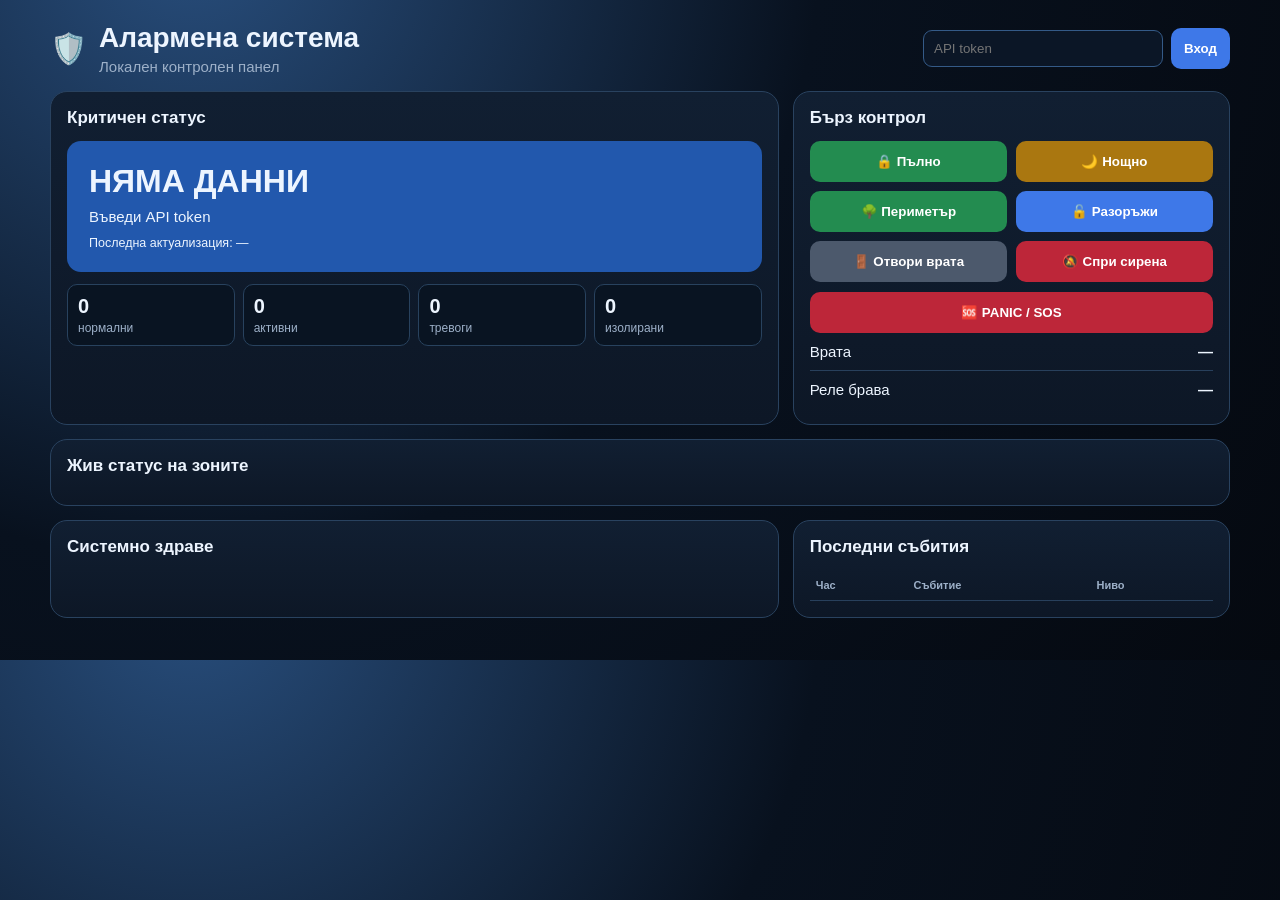
==== server/api/app/static/index.html @ 3987ffef "Add local alarm control dashboard" ====
<!doctype html>
<html lang="bg">
<head>
<meta charset="utf-8">
<meta name="viewport" content="width=device-width,initial-scale=1">
<title>Алармена система</title>
<style>
:root{--bg:#08111e;--card:#111f32;--line:#29425f;--txt:#edf5ff;--muted:#9db0c8;--ok:#3dcc7e;--warn:#f2b943;--bad:#ef5264;--blue:#4d85f5}*{box-sizing:border-box}body{margin:0;background:radial-gradient(circle at 15% -10%,#284e7d,#08111e 48%,#050910);color:var(--txt);font:15px Arial,sans-serif}.app{width:min(1180px,calc(100% - 26px));margin:auto;padding:22px 0 42px}.head{display:flex;justify-content:space-between;align-items:center;gap:14px}.brand{display:flex;gap:12px;align-items:center}.brand h1{margin:0;font-size:28px}.brand p{margin:4px 0 0;color:var(--muted)}.pill{border:1px solid #345a87;background:#122747;border-radius:999px;padding:9px 12px}.grid{display:grid;grid-template-columns:1.25fr .75fr;gap:14px;margin-top:16px}.card{background:linear-gradient(180deg,var(--card),#0d1726);border:1px solid var(--line);border-radius:17px;padding:16px}.card h2{margin:0 0 13px;font-size:17px}.hero{padding:22px;border-radius:14px;background:#2258ad}.hero b{font-size:32px}.hero p{margin:8px 0}.metrics{display:grid;grid-template-columns:repeat(4,1fr);gap:8px;margin-top:12px}.metric{background:#091422;border:1px solid #28425e;border-radius:10px;padding:10px}.metric b{display:block;font-size:20px}.metric span{color:var(--muted);font-size:12px}.buttons{display:grid;grid-template-columns:1fr 1fr;gap:9px}.btn{border:0;border-radius:10px;padding:13px;color:#fff;font-weight:bold;cursor:pointer}.btn:disabled{opacity:.45;cursor:not-allowed}.arm{background:#238c50}.night{background:#aa7710}.disarm{background:#3e78e8}.door{background:#4c596c}.panic{background:#bd2639}.zones{display:grid;grid-template-columns:repeat(2,1fr);gap:10px}.zone{background:#19273a;border:1px solid #2d4562;border-radius:12px;padding:12px}.zone b{display:block}.zone small{color:var(--muted)}.status{float:right;border-radius:999px;padding:4px 7px;font-size:11px;font-weight:bold}.normal{background:#153d29;color:#8beeb2}.active{background:#403113;color:#ffdd87}.alarm{background:#471923;color:#ffb4bd}.offline{background:#2c3747;color:#cfd9e8}.row{display:flex;justify-content:space-between;gap:14px;padding:10px 0;border-bottom:1px solid #28405c}.row:last-child{border:0}.table{width:100%;border-collapse:collapse;font-size:13px}.table th,.table td{text-align:left;padding:9px 6px;border-bottom:1px solid #28405c}.table th{color:var(--muted);font-size:11px}.login{display:flex;gap:8px;align-items:center}.login input{width:240px;max-width:45vw;background:#0b1626;color:#fff;border:1px solid #345a87;border-radius:9px;padding:10px}.toast{position:fixed;right:18px;bottom:18px;max-width:360px;padding:13px 16px;border-radius:11px;background:#17304f;border:1px solid #4b75a5;display:none}.toast.show{display:block}.wide{grid-column:1/-1}@media(max-width:820px){.grid{grid-template-columns:1fr}.zones{grid-template-columns:1fr}.metrics{grid-template-columns:repeat(2,1fr)}.head{align-items:flex-start;flex-direction:column}.login{width:100%}.login input{flex:1;max-width:none}.wide{grid-column:auto}}
</style>
</head>
<body><main class="app">
<header class="head"><div class="brand"><div style="font-size:30px">🛡️</div><div><h1>Алармена система</h1><p>Локален контролен панел</p></div></div><div class="login"><input id="token" type="password" placeholder="API token"><button id="saveToken" class="btn disarm">Вход</button></div></header>
<div class="grid">
<section class="card"><h2>Критичен статус</h2><div id="hero" class="hero"><b id="mode">НЯМА ДАННИ</b><p id="sub">Въведи API token</p><small id="updated">Последна актуализация: —</small></div><div class="metrics"><div class="metric"><b id="n0">0</b><span>нормални</span></div><div class="metric"><b id="n1">0</b><span>активни</span></div><div class="metric"><b id="n2">0</b><span>тревоги</span></div><div class="metric"><b id="n3">0</b><span>изолирани</span></div></div></section>
<section class="card"><h2>Бърз контрол</h2><div class="buttons"><button class="btn arm" data-c="arm_full">🔒 Пълно</button><button class="btn night" data-c="arm_night">🌙 Нощно</button><button class="btn arm" data-c="arm_perimeter">🌳 Периметър</button><button class="btn disarm" data-c="disarm">🔓 Разоръжи</button><button class="btn door" data-c="open_door">🚪 Отвори врата</button><button class="btn panic" data-c="silence_alarm">🔕 Спри сирена</button></div><button id="panic" class="btn panic" style="width:100%;margin-top:10px">🆘 PANIC / SOS</button><div class="row"><span>Врата</span><b id="door">—</b></div><div class="row"><span>Реле брава</span><b id="lock">—</b></div></section>
<section class="card wide"><h2>Жив статус на зоните</h2><div id="zones" class="zones"></div></section>
<section class="card"><h2>Системно здраве</h2><div id="health"></div></section>
<section class="card"><h2>Последни събития</h2><table class="table"><thead><tr><th>Час</th><th>Събитие</th><th>Ниво</th></tr></thead><tbody id="events"></tbody></table></section>
</div></main><div id="toast" class="toast"></div>
<script>
const $=id=>document.getElementById(id),DEVICE='olimex_esp32_evb_01';let token=sessionStorage.getItem('alarmToken')||'';$('token').value=token;function headers(){return {'X-API-Token':token,'Content-Type':'application/json'}}function toast(x,bad=false){let t=$('toast');t.textContent=x;t.style.borderColor=bad?'#ef5264':'#4b75a5';t.classList.add('show');setTimeout(()=>t.classList.remove('show'),3500)}$('saveToken').onclick=()=>{token=$('token').value.trim();sessionStorage.setItem('alarmToken',token);refresh()};function fmt(ts){if(!ts)return'—';return new Date(ts*1000).toLocaleString('bg-BG')}function modeName(m){return({DISARMED:'РАЗОРЪЖЕНА',EXIT_DELAY:'ИЗХОДНО ЗАКЪСНЕНИЕ',ENTRY_DELAY:'ВХОДНО ЗАКЪСНЕНИЕ',ARMED_FULL:'ПЪЛНО ВЪОРЪЖЕНА',ARMED_NIGHT:'НОЩЕН РЕЖИМ',ARMED_PERIMETER:'ПЕРИМЕТЪР',ALARM:'ТРЕВОГА',PANIC:'PANIC / SOS'})[m]||m||'НЯМА ДАННИ'}async function api(path,opt={}){let r=await fetch(path,{...opt,headers:{...headers(),...(opt.headers||{})}});if(!r.ok)throw new Error('HTTP '+r.status);return r.json()}async function command(c){try{document.querySelectorAll('[data-c],#panic').forEach(b=>b.disabled=true);let d=await api('/api/v1/devices/'+DEVICE+'/command',{method:'POST',body:JSON.stringify({command:c,payload:{}})});toast('Командата е изпратена: '+c);setTimeout(refresh,500)}catch(e){toast('Грешка при команда: '+e.message,true)}finally{document.querySelectorAll('[data-c],#panic').forEach(b=>b.disabled=false)}}document.querySelectorAll('[data-c]').forEach(b=>b.onclick=()=>command(b.dataset.c));$('panic').onclick=()=>{if(confirm('Да се активира ли PANIC / SOS?'))command('panic')};function zoneHtml(id,z){let s=z.bypassed?'offline':z.status||'offline',txt={normal:'НОРМАЛНА',active:'АКТИВНА',alarm:'ТРЕВОГА',offline:'ИЗОЛИРАНА / OFFLINE'}[s]||s;return `<div class="zone"><span class="status ${s}">${txt}</span><b>${z.name||id}</b><small>${z.type||'зона'} · ${z.enabled===false?'изключена':'активна'} · ${fmt(z.changed_at)}</small></div>`}async function refresh(){if(!token){$('sub').textContent='Въведи API token';return}try{let [s,e]=await Promise.all([api('/api/v1/devices/'+DEVICE+'/status'),api('/api/v1/events?limit=20')]);let z=s.zones||{},vals=Object.values(z),m=s.mode;$('mode').textContent=modeName(m);$('hero').style.background=(m==='ALARM'||m==='PANIC')?'#8d2637':(m||'').includes('ARMED')?'#25764a':'#2258ad';$('sub').textContent=s.armed_target_mode?'Целеви режим: '+modeName(s.armed_target_mode):'Контролерът изпраща жив статус';$('updated').textContent='Последна актуализация: '+fmt(s.updated_at);$('n0').textContent=vals.filter(x=>x.status==='normal').length;$('n1').textContent=vals.filter(x=>x.status==='active').length;$('n2').textContent=vals.filter(x=>x.status==='alarm').length;$('n3').textContent=vals.filter(x=>x.bypassed).length;$('zones').innerHTML=Object.entries(z).map(([id,x])=>zoneHtml(id,x)).join('')||'<p>Няма данни за зони.</p>';$('door').textContent=s.door_status||'—';$('lock').textContent=s.lock_status||'—';let h=s.health||{};$('health').innerHTML=[['Контролер','ONLINE'],['Wi‑Fi',h.wifi_connected?'ONLINE':'OFFLINE'],['Сървър',h.server_connected?'ONLINE':'OFFLINE'],['MQTT',h.mqtt_connected?'ONLINE':'OFFLINE'],['SD',s.storage?.mounted?'OK':'ГРЕШКА'],['Свободна RAM',h.free_memory!=null?h.free_memory+' B':'—'],['Firmware',h.firmware_version||'—']].map(x=>`<div class="row"><span>${x[0]}</span><b>${x[1]}</b></div>`).join('');$('events').innerHTML=(e.events||[]).map(x=>`<tr><td>${fmt(x.created_at)}</td><td>${x.code}</td><td>${x.level}</td></tr>`).join('')||'<tr><td colspan="3">Няма събития.</td></tr>'}catch(err){$('sub').textContent='Няма връзка или невалиден token';toast(err.message,true)}}refresh();setInterval(refresh,2000);
</script></body></html>
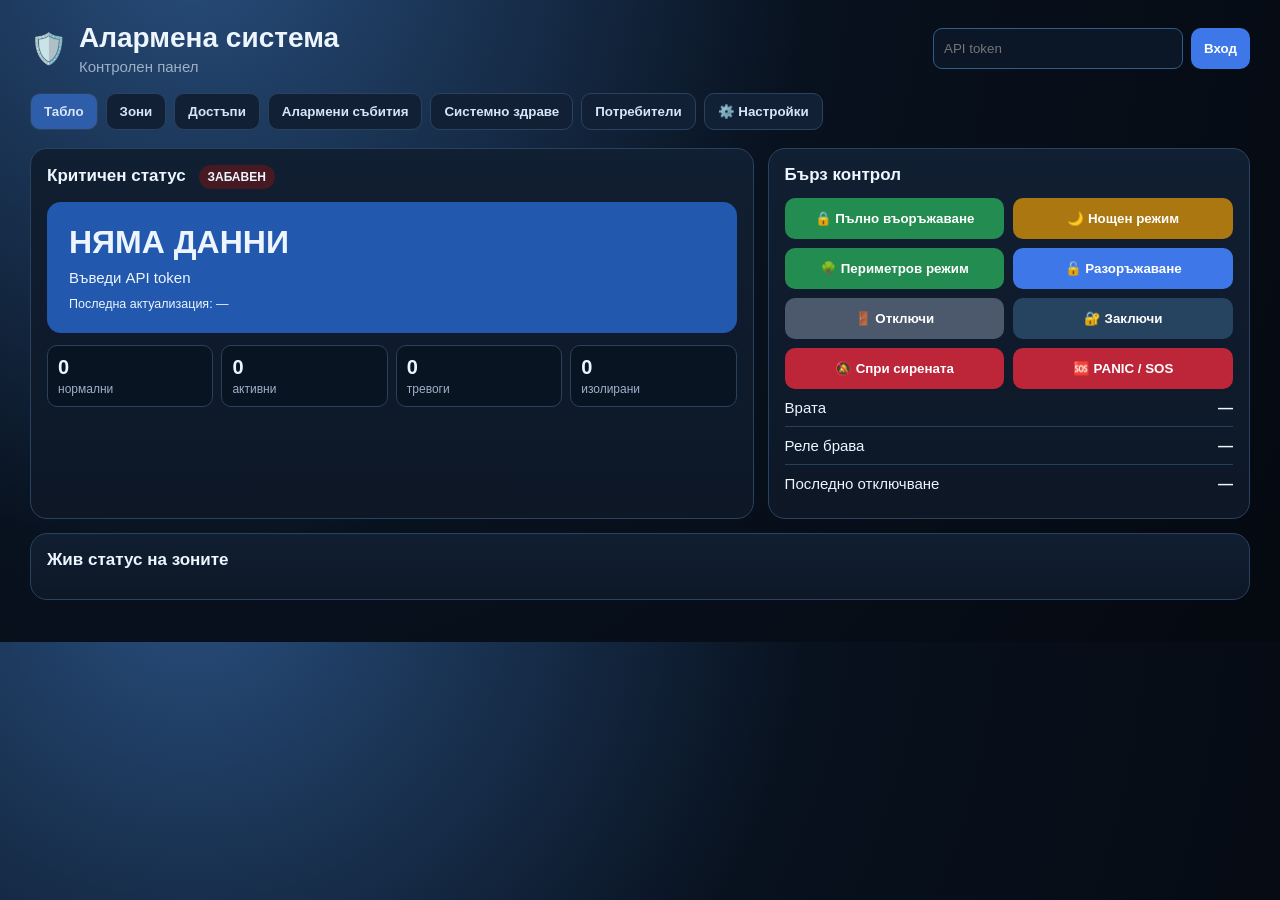
==== commit 38f12c29: "Restore full alarm dashboard controls and navigation" ====
--- a/server/api/app/static/index.html
+++ b/server/api/app/static/index.html
@@ -1,22 +1,16 @@
 <!doctype html>
-<html lang="bg">
-<head>
-<meta charset="utf-8">
-<meta name="viewport" content="width=device-width,initial-scale=1">
-<title>Алармена система</title>
-<style>
-:root{--bg:#08111e;--card:#111f32;--line:#29425f;--txt:#edf5ff;--muted:#9db0c8;--ok:#3dcc7e;--warn:#f2b943;--bad:#ef5264;--blue:#4d85f5}*{box-sizing:border-box}body{margin:0;background:radial-gradient(circle at 15% -10%,#284e7d,#08111e 48%,#050910);color:var(--txt);font:15px Arial,sans-serif}.app{width:min(1180px,calc(100% - 26px));margin:auto;padding:22px 0 42px}.head{display:flex;justify-content:space-between;align-items:center;gap:14px}.brand{display:flex;gap:12px;align-items:center}.brand h1{margin:0;font-size:28px}.brand p{margin:4px 0 0;color:var(--muted)}.pill{border:1px solid #345a87;background:#122747;border-radius:999px;padding:9px 12px}.grid{display:grid;grid-template-columns:1.25fr .75fr;gap:14px;margin-top:16px}.card{background:linear-gradient(180deg,var(--card),#0d1726);border:1px solid var(--line);border-radius:17px;padding:16px}.card h2{margin:0 0 13px;font-size:17px}.hero{padding:22px;border-radius:14px;background:#2258ad}.hero b{font-size:32px}.hero p{margin:8px 0}.metrics{display:grid;grid-template-columns:repeat(4,1fr);gap:8px;margin-top:12px}.metric{background:#091422;border:1px solid #28425e;border-radius:10px;padding:10px}.metric b{display:block;font-size:20px}.metric span{color:var(--muted);font-size:12px}.buttons{display:grid;grid-template-columns:1fr 1fr;gap:9px}.btn{border:0;border-radius:10px;padding:13px;color:#fff;font-weight:bold;cursor:pointer}.btn:disabled{opacity:.45;cursor:not-allowed}.arm{background:#238c50}.night{background:#aa7710}.disarm{background:#3e78e8}.door{background:#4c596c}.panic{background:#bd2639}.zones{display:grid;grid-template-columns:repeat(2,1fr);gap:10px}.zone{background:#19273a;border:1px solid #2d4562;border-radius:12px;padding:12px}.zone b{display:block}.zone small{color:var(--muted)}.status{float:right;border-radius:999px;padding:4px 7px;font-size:11px;font-weight:bold}.normal{background:#153d29;color:#8beeb2}.active{background:#403113;color:#ffdd87}.alarm{background:#471923;color:#ffb4bd}.offline{background:#2c3747;color:#cfd9e8}.row{display:flex;justify-content:space-between;gap:14px;padding:10px 0;border-bottom:1px solid #28405c}.row:last-child{border:0}.table{width:100%;border-collapse:collapse;font-size:13px}.table th,.table td{text-align:left;padding:9px 6px;border-bottom:1px solid #28405c}.table th{color:var(--muted);font-size:11px}.login{display:flex;gap:8px;align-items:center}.login input{width:240px;max-width:45vw;background:#0b1626;color:#fff;border:1px solid #345a87;border-radius:9px;padding:10px}.toast{position:fixed;right:18px;bottom:18px;max-width:360px;padding:13px 16px;border-radius:11px;background:#17304f;border:1px solid #4b75a5;display:none}.toast.show{display:block}.wide{grid-column:1/-1}@media(max-width:820px){.grid{grid-template-columns:1fr}.zones{grid-template-columns:1fr}.metrics{grid-template-columns:repeat(2,1fr)}.head{align-items:flex-start;flex-direction:column}.login{width:100%}.login input{flex:1;max-width:none}.wide{grid-column:auto}}
-</style>
-</head>
-<body><main class="app">
-<header class="head"><div class="brand"><div style="font-size:30px">🛡️</div><div><h1>Алармена система</h1><p>Локален контролен панел</p></div></div><div class="login"><input id="token" type="password" placeholder="API token"><button id="saveToken" class="btn disarm">Вход</button></div></header>
-<div class="grid">
-<section class="card"><h2>Критичен статус</h2><div id="hero" class="hero"><b id="mode">НЯМА ДАННИ</b><p id="sub">Въведи API token</p><small id="updated">Последна актуализация: —</small></div><div class="metrics"><div class="metric"><b id="n0">0</b><span>нормални</span></div><div class="metric"><b id="n1">0</b><span>активни</span></div><div class="metric"><b id="n2">0</b><span>тревоги</span></div><div class="metric"><b id="n3">0</b><span>изолирани</span></div></div></section>
-<section class="card"><h2>Бърз контрол</h2><div class="buttons"><button class="btn arm" data-c="arm_full">🔒 Пълно</button><button class="btn night" data-c="arm_night">🌙 Нощно</button><button class="btn arm" data-c="arm_perimeter">🌳 Периметър</button><button class="btn disarm" data-c="disarm">🔓 Разоръжи</button><button class="btn door" data-c="open_door">🚪 Отвори врата</button><button class="btn panic" data-c="silence_alarm">🔕 Спри сирена</button></div><button id="panic" class="btn panic" style="width:100%;margin-top:10px">🆘 PANIC / SOS</button><div class="row"><span>Врата</span><b id="door">—</b></div><div class="row"><span>Реле брава</span><b id="lock">—</b></div></section>
-<section class="card wide"><h2>Жив статус на зоните</h2><div id="zones" class="zones"></div></section>
-<section class="card"><h2>Системно здраве</h2><div id="health"></div></section>
-<section class="card"><h2>Последни събития</h2><table class="table"><thead><tr><th>Час</th><th>Събитие</th><th>Ниво</th></tr></thead><tbody id="events"></tbody></table></section>
-</div></main><div id="toast" class="toast"></div>
-<script>
-const $=id=>document.getElementById(id),DEVICE='olimex_esp32_evb_01';let token=sessionStorage.getItem('alarmToken')||'';$('token').value=token;function headers(){return {'X-API-Token':token,'Content-Type':'application/json'}}function toast(x,bad=false){let t=$('toast');t.textContent=x;t.style.borderColor=bad?'#ef5264':'#4b75a5';t.classList.add('show');setTimeout(()=>t.classList.remove('show'),3500)}$('saveToken').onclick=()=>{token=$('token').value.trim();sessionStorage.setItem('alarmToken',token);refresh()};function fmt(ts){if(!ts)return'—';return new Date(ts*1000).toLocaleString('bg-BG')}function modeName(m){return({DISARMED:'РАЗОРЪЖЕНА',EXIT_DELAY:'ИЗХОДНО ЗАКЪСНЕНИЕ',ENTRY_DELAY:'ВХОДНО ЗАКЪСНЕНИЕ',ARMED_FULL:'ПЪЛНО ВЪОРЪЖЕНА',ARMED_NIGHT:'НОЩЕН РЕЖИМ',ARMED_PERIMETER:'ПЕРИМЕТЪР',ALARM:'ТРЕВОГА',PANIC:'PANIC / SOS'})[m]||m||'НЯМА ДАННИ'}async function api(path,opt={}){let r=await fetch(path,{...opt,headers:{...headers(),...(opt.headers||{})}});if(!r.ok)throw new Error('HTTP '+r.status);return r.json()}async function command(c){try{document.querySelectorAll('[data-c],#panic').forEach(b=>b.disabled=true);let d=await api('/api/v1/devices/'+DEVICE+'/command',{method:'POST',body:JSON.stringify({command:c,payload:{}})});toast('Командата е изпратена: '+c);setTimeout(refresh,500)}catch(e){toast('Грешка при команда: '+e.message,true)}finally{document.querySelectorAll('[data-c],#panic').forEach(b=>b.disabled=false)}}document.querySelectorAll('[data-c]').forEach(b=>b.onclick=()=>command(b.dataset.c));$('panic').onclick=()=>{if(confirm('Да се активира ли PANIC / SOS?'))command('panic')};function zoneHtml(id,z){let s=z.bypassed?'offline':z.status||'offline',txt={normal:'НОРМАЛНА',active:'АКТИВНА',alarm:'ТРЕВОГА',offline:'ИЗОЛИРАНА / OFFLINE'}[s]||s;return `<div class="zone"><span class="status ${s}">${txt}</span><b>${z.name||id}</b><small>${z.type||'зона'} · ${z.enabled===false?'изключена':'активна'} · ${fmt(z.changed_at)}</small></div>`}async function refresh(){if(!token){$('sub').textContent='Въведи API token';return}try{let [s,e]=await Promise.all([api('/api/v1/devices/'+DEVICE+'/status'),api('/api/v1/events?limit=20')]);let z=s.zones||{},vals=Object.values(z),m=s.mode;$('mode').textContent=modeName(m);$('hero').style.background=(m==='ALARM'||m==='PANIC')?'#8d2637':(m||'').includes('ARMED')?'#25764a':'#2258ad';$('sub').textContent=s.armed_target_mode?'Целеви режим: '+modeName(s.armed_target_mode):'Контролерът изпраща жив статус';$('updated').textContent='Последна актуализация: '+fmt(s.updated_at);$('n0').textContent=vals.filter(x=>x.status==='normal').length;$('n1').textContent=vals.filter(x=>x.status==='active').length;$('n2').textContent=vals.filter(x=>x.status==='alarm').length;$('n3').textContent=vals.filter(x=>x.bypassed).length;$('zones').innerHTML=Object.entries(z).map(([id,x])=>zoneHtml(id,x)).join('')||'<p>Няма данни за зони.</p>';$('door').textContent=s.door_status||'—';$('lock').textContent=s.lock_status||'—';let h=s.health||{};$('health').innerHTML=[['Контролер','ONLINE'],['Wi‑Fi',h.wifi_connected?'ONLINE':'OFFLINE'],['Сървър',h.server_connected?'ONLINE':'OFFLINE'],['MQTT',h.mqtt_connected?'ONLINE':'OFFLINE'],['SD',s.storage?.mounted?'OK':'ГРЕШКА'],['Свободна RAM',h.free_memory!=null?h.free_memory+' B':'—'],['Firmware',h.firmware_version||'—']].map(x=>`<div class="row"><span>${x[0]}</span><b>${x[1]}</b></div>`).join('');$('events').innerHTML=(e.events||[]).map(x=>`<tr><td>${fmt(x.created_at)}</td><td>${x.code}</td><td>${x.level}</td></tr>`).join('')||'<tr><td colspan="3">Няма събития.</td></tr>'}catch(err){$('sub').textContent='Няма връзка или невалиден token';toast(err.message,true)}}refresh();setInterval(refresh,2000);
+<html lang="bg"><head><meta charset="utf-8"><meta name="viewport" content="width=device-width,initial-scale=1"><title>Алармена система</title><style>
+:root{--bg:#08111e;--card:#111f32;--line:#29425f;--txt:#edf5ff;--muted:#9db0c8;--ok:#3dcc7e;--warn:#f2b943;--bad:#ef5264;--blue:#4d85f5}*{box-sizing:border-box}body{margin:0;background:radial-gradient(circle at 15% -10%,#284e7d,#08111e 48%,#050910);color:var(--txt);font:15px Arial,sans-serif}.app{width:min(1220px,calc(100% - 28px));margin:auto;padding:22px 0 42px}.head{display:flex;justify-content:space-between;align-items:center;gap:14px}.brand{display:flex;gap:12px;align-items:center}.brand h1{margin:0;font-size:28px}.brand p{margin:4px 0 0;color:var(--muted)}.login{display:flex;gap:8px}.login input{width:250px;background:#0b1626;color:#fff;border:1px solid #345a87;border-radius:9px;padding:10px}.nav{display:flex;gap:8px;overflow:auto;margin:18px 0}.nav button{white-space:nowrap;border:1px solid var(--line);background:#122035;color:#d8e5f7;border-radius:10px;padding:10px 13px;font-weight:bold;cursor:pointer}.nav .active{background:#2e5ea9}.page{display:none}.page.active{display:block}.grid{display:grid;grid-template-columns:1.2fr .8fr;gap:14px}.card{background:linear-gradient(180deg,var(--card),#0d1726);border:1px solid var(--line);border-radius:17px;padding:16px}.card h2{margin:0 0 13px;font-size:17px}.hero{padding:22px;border-radius:14px;background:#2258ad}.hero b{font-size:32px}.hero p{margin:8px 0}.metrics{display:grid;grid-template-columns:repeat(4,1fr);gap:8px;margin-top:12px}.metric{background:#091422;border:1px solid #28425e;border-radius:10px;padding:10px}.metric b{display:block;font-size:20px}.metric span{color:var(--muted);font-size:12px}.buttons{display:grid;grid-template-columns:1fr 1fr;gap:9px}.btn{border:0;border-radius:10px;padding:13px;color:#fff;font-weight:bold;cursor:pointer}.btn:disabled{opacity:.45}.arm{background:#238c50}.night{background:#aa7710}.disarm{background:#3e78e8}.door{background:#4c596c}.lock{background:#26435f}.panic{background:#bd2639}.zones{display:grid;grid-template-columns:repeat(2,1fr);gap:10px}.zone{background:#19273a;border:1px solid #2d4562;border-radius:12px;padding:12px}.zone b{display:block}.zone small{color:var(--muted)}.status{float:right;border-radius:999px;padding:4px 7px;font-size:11px;font-weight:bold}.normal{background:#153d29;color:#8beeb2}.activez{background:#403113;color:#ffdd87}.alarm{background:#471923;color:#ffb4bd}.offline{background:#2c3747;color:#cfd9e8}.row{display:flex;justify-content:space-between;gap:12px;padding:10px 0;border-bottom:1px solid #28405c}.row:last-child{border:0}.table{width:100%;border-collapse:collapse;font-size:13px}.table th,.table td{text-align:left;padding:9px 6px;border-bottom:1px solid #28405c}.table th{color:var(--muted);font-size:11px}.wide{grid-column:1/-1}.toast{position:fixed;right:18px;bottom:18px;max-width:360px;padding:13px 16px;border-radius:11px;background:#17304f;border:1px solid #4b75a5;display:none}.toast.show{display:block}.badge{display:inline-block;border-radius:999px;padding:5px 9px;background:#17304f;margin-left:8px;font-size:12px}@media(max-width:820px){.grid{grid-template-columns:1fr}.zones{grid-template-columns:1fr}.metrics{grid-template-columns:repeat(2,1fr)}.head{align-items:flex-start;flex-direction:column}.login{width:100%}.login input{flex:1}.wide{grid-column:auto}}
+</style></head><body><main class="app">
+<header class="head"><div class="brand"><div style="font-size:30px">🛡️</div><div><h1>Алармена система</h1><p>Контролен панел</p></div></div><div class="login"><input id="token" type="password" placeholder="API token"><button id="saveToken" class="btn disarm">Вход</button></div></header>
+<nav class="nav"><button class="active" data-page="dash">Табло</button><button data-page="zonesPage">Зони</button><button data-page="accessPage">Достъпи</button><button data-page="eventsPage">Алармени събития</button><button data-page="healthPage">Системно здраве</button><button data-page="usersPage">Потребители</button><button data-page="settingsPage">⚙️ Настройки</button></nav>
+<section id="dash" class="page active"><div class="grid"><section class="card"><h2>Критичен статус <span id="fresh" class="badge">няма данни</span></h2><div id="hero" class="hero"><b id="mode">НЯМА ДАННИ</b><p id="sub">Въведи API token</p><small id="updated">Последна актуализация: —</small></div><div class="metrics"><div class="metric"><b id="n0">0</b><span>нормални</span></div><div class="metric"><b id="n1">0</b><span>активни</span></div><div class="metric"><b id="n2">0</b><span>тревоги</span></div><div class="metric"><b id="n3">0</b><span>изолирани</span></div></div></section><section class="card"><h2>Бърз контрол</h2><div class="buttons"><button class="btn arm" data-c="arm_full">🔒 Пълно въоръжаване</button><button class="btn night" data-c="arm_night">🌙 Нощен режим</button><button class="btn arm" data-c="arm_perimeter">🌳 Периметров режим</button><button class="btn disarm" data-c="disarm">🔓 Разоръжаване</button><button class="btn door" data-c="unlock_door">🚪 Отключи</button><button class="btn lock" data-c="lock_door">🔐 Заключи</button><button class="btn panic" data-c="silence_alarm">🔕 Спри сирената</button><button id="panic" class="btn panic">🆘 PANIC / SOS</button></div><div class="row"><span>Врата</span><b id="door">—</b></div><div class="row"><span>Реле брава</span><b id="lockState">—</b></div><div class="row"><span>Последно отключване</span><b id="unlockTime">—</b></div></section><section class="card wide"><h2>Жив статус на зоните</h2><div id="zonesDash" class="zones"></div></section></div></section>
+<section id="zonesPage" class="page"><section class="card"><h2>Всички зони</h2><div id="zonesFull" class="zones"></div></section></section>
+<section id="accessPage" class="page"><section class="card"><h2>Регистър на достъпите</h2><p>Тук ще се показват NFC картите, потребителите, отключванията и отказаните опити.</p></section></section>
+<section id="eventsPage" class="page"><section class="card"><h2>Алармени събития</h2><table class="table"><thead><tr><th>Час</th><th>Категория</th><th>Събитие</th><th>Ниво</th></tr></thead><tbody id="events"></tbody></table></section></section>
+<section id="healthPage" class="page"><div class="grid"><section class="card"><h2>Свързаност</h2><div id="health"></div></section><section class="card"><h2>Съхранение</h2><div id="storage"></div></section></div></section>
+<section id="usersPage" class="page"><section class="card"><h2>Потребители и права</h2><p>Тук ще управляваме NFC картите и правата за отключване, активиране и деактивиране.</p></section></section>
+<section id="settingsPage" class="page"><section class="card"><h2>Настройки</h2><p>Тук ще редактираме входно/изходно закъснение, режимите на зоните, bypass и поведението на сирената.</p></section></section>
+</main><div id="toast" class="toast"></div><script>
+const $=id=>document.getElementById(id),DEVICE='olimex_esp32_evb_01';let token=sessionStorage.getItem('alarmToken')||'',busy=false,lastStatus=0;$('token').value=token;function headers(){return {'X-API-Token':token,'Content-Type':'application/json'}}function toast(x,b=false){let t=$('toast');t.textContent=x;t.style.borderColor=b?'#ef5264':'#4b75a5';t.classList.add('show');setTimeout(()=>t.classList.remove('show'),2600)}$('saveToken').onclick=()=>{token=$('token').value.trim();sessionStorage.setItem('alarmToken',token);refresh(true)};document.querySelectorAll('[data-page]').forEach(b=>b.onclick=()=>{document.querySelectorAll('[data-page]').forEach(x=>x.classList.remove('active'));document.querySelectorAll('.page').forEach(x=>x.classList.remove('active'));b.classList.add('active');$(b.dataset.page).classList.add('active')});function fmt(ts){return ts?new Date(ts*1000).toLocaleString('bg-BG'):'—'}function modeName(m){return({DISARMED:'РАЗОРЪЖЕНА',EXIT_DELAY:'ИЗХОДНО ЗАКЪСНЕНИЕ',ENTRY_DELAY:'ВХОДНО ЗАКЪСНЕНИЕ',ARMED_FULL:'ПЪЛНО ВЪОРЪЖЕНА',ARMED_NIGHT:'НОЩЕН РЕЖИМ',ARMED_PERIMETER:'ПЕРИМЕТРОВ РЕЖИМ',ALARM:'ТРЕВОГА',PANIC:'PANIC / SOS'})[m]||m||'НЯМА ДАННИ'}async function api(path,opt={}){let r=await fetch(path,{cache:'no-store',...opt,headers:{...headers(),...(opt.headers||{})}});if(!r.ok)throw new Error('HTTP '+r.status);return r.json()}async function command(c){if(busy)return;busy=true;document.querySelectorAll('[data-c],#panic').forEach(b=>b.disabled=true);try{toast('Изпращане: '+c);await api('/api/v1/devices/'+DEVICE+'/command',{method:'POST',body:JSON.stringify({command:c,payload:{}})});await new Promise(r=>setTimeout(r,180));await refresh(true)}catch(e){toast('Грешка при команда: '+e.message,true)}finally{busy=false;document.querySelectorAll('[data-c],#panic').forEach(b=>b.disabled=false)}}document.querySelectorAll('[data-c]').forEach(b=>b.onclick=()=>command(b.dataset.c));$('panic').onclick=()=>confirm('Да се активира ли PANIC / SOS?')&&command('panic');function zoneHtml(id,z){let s=z.bypassed?'offline':z.status||'offline',cls=s==='active'?'activez':s,txt={normal:'НОРМАЛНА',active:'АКТИВНА',alarm:'ТРЕВОГА',offline:'OFFLINE / ИЗОЛИРАНА'}[s]||s;return `<div class="zone"><span class="status ${cls}">${txt}</span><b>${z.name||id}</b><small>${z.type||'зона'} · ${z.enabled===false?'изключена':'активна'} · ${fmt(z.changed_at)}</small></div>`}async function refresh(force=false){if(!token){$('sub').textContent='Въведи API token';return}try{let [s,e]=await Promise.all([api('/api/v1/devices/'+DEVICE+'/status'),api('/api/v1/events?limit=50')]);lastStatus=Date.now();let z=s.zones||{},vals=Object.values(z),m=s.mode;$('mode').textContent=modeName(m);$('hero').style.background=(m==='ALARM'||m==='PANIC')?'#8d2637':(m||'').includes('ARMED')?'#25764a':'#2258ad';$('sub').textContent=s.armed_target_mode?'Целеви режим: '+modeName(s.armed_target_mode):'Контролерът е свързан';$('updated').textContent='Последна актуализация: '+fmt(s.server_received_at||s.updated_at);$('n0').textContent=vals.filter(x=>x.status==='normal').length;$('n1').textContent=vals.filter(x=>x.status==='active').length;$('n2').textContent=vals.filter(x=>x.status==='alarm').length;$('n3').textContent=vals.filter(x=>x.bypassed).length;let html=Object.entries(z).map(([id,x])=>zoneHtml(id,x)).join('')||'<p>Няма данни за зони.</p>';$('zonesDash').innerHTML=html;$('zonesFull').innerHTML=html;$('door').textContent=s.door_status||'—';$('lockState').textContent=s.lock_status||'—';$('unlockTime').textContent=fmt(s.last_unlock_at);let h=s.health||{},st=s.storage||{};$('health').innerHTML=[['Контролер','ONLINE'],['Wi‑Fi',h.wifi_connected?'ONLINE':'OFFLINE'],['Сървър',h.server_connected?'ONLINE':'OFFLINE'],['MQTT',h.mqtt_connected?'ONLINE':'OFFLINE'],['RAM',h.free_memory!=null?h.free_memory+' B':'—'],['Firmware',h.firmware_version||'—']].map(x=>`<div class="row"><span>${x[0]}</span><b>${x[1]}</b></div>`).join('');$('storage').innerHTML=[['SD карта',st.mounted?'OK':'ГРЕШКА'],['Статус',st.status||'—'],['Свободно място',st.free_bytes!=null?Math.round(st.free_bytes/1024/1024)+' MB':'—'],['Грешки',st.error_count??'—']].map(x=>`<div class="row"><span>${x[0]}</span><b>${x[1]}</b></div>`).join('');$('events').innerHTML=(e.events||[]).map(x=>`<tr><td>${fmt(x.created_at)}</td><td>${x.category}</td><td>${x.code}</td><td>${x.level}</td></tr>`).join('')||'<tr><td colspan="4">Няма събития.</td></tr>'}catch(e){if(force)toast(e.message,true)}}setInterval(()=>{$('fresh').textContent=Date.now()-lastStatus<2500?'LIVE':'ЗАБАВЕН';$('fresh').style.background=Date.now()-lastStatus<2500?'#153d29':'#471923'},500);refresh(true);setInterval(refresh,700);
 </script></body></html>
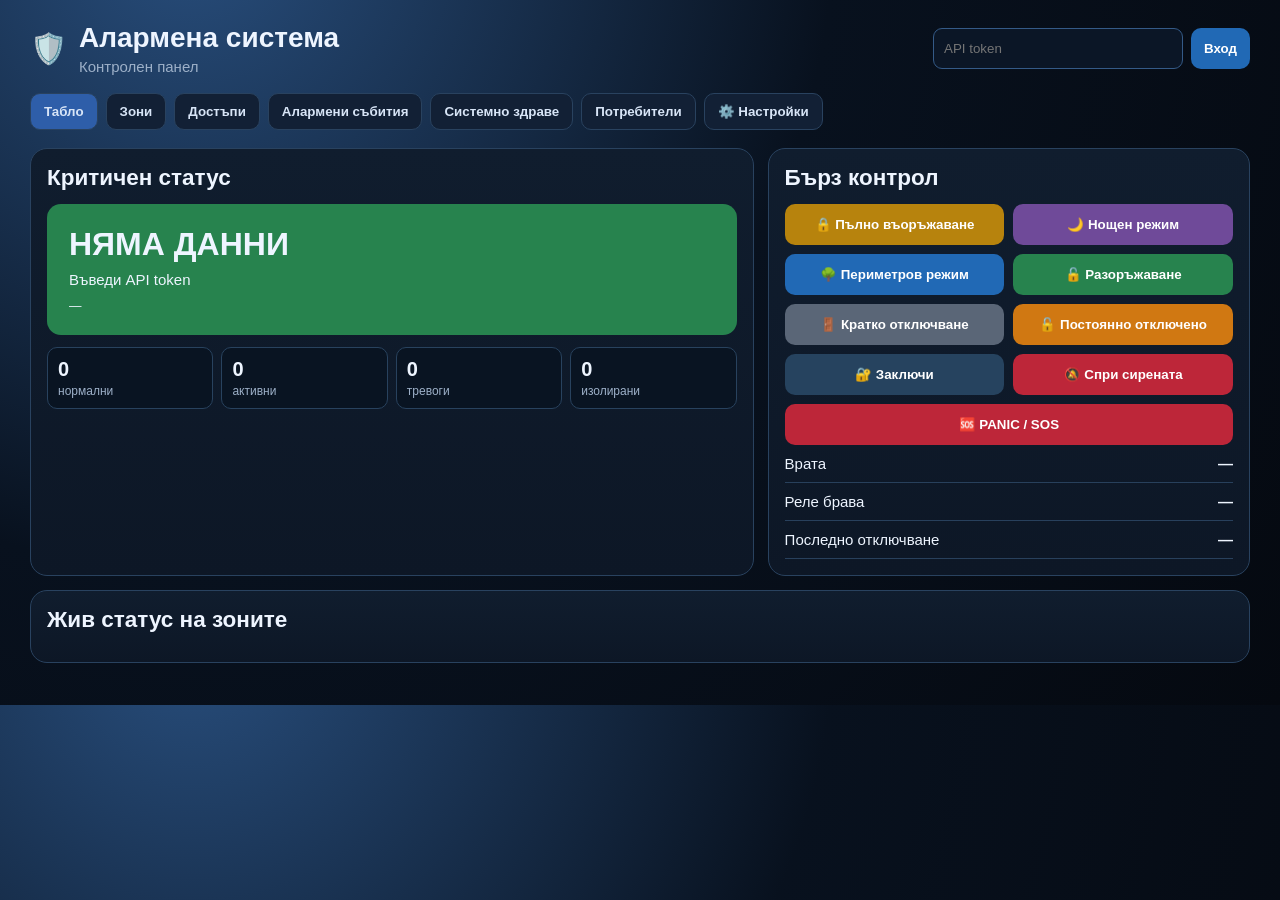
==== commit e58f6ec8: "Fix lock controls and mode-specific dashboard colors" ====
--- a/server/api/app/static/index.html
+++ b/server/api/app/static/index.html
@@ -1,16 +1 @@
-<!doctype html>
-<html lang="bg"><head><meta charset="utf-8"><meta name="viewport" content="width=device-width,initial-scale=1"><title>Алармена система</title><style>
-:root{--bg:#08111e;--card:#111f32;--line:#29425f;--txt:#edf5ff;--muted:#9db0c8;--ok:#3dcc7e;--warn:#f2b943;--bad:#ef5264;--blue:#4d85f5}*{box-sizing:border-box}body{margin:0;background:radial-gradient(circle at 15% -10%,#284e7d,#08111e 48%,#050910);color:var(--txt);font:15px Arial,sans-serif}.app{width:min(1220px,calc(100% - 28px));margin:auto;padding:22px 0 42px}.head{display:flex;justify-content:space-between;align-items:center;gap:14px}.brand{display:flex;gap:12px;align-items:center}.brand h1{margin:0;font-size:28px}.brand p{margin:4px 0 0;color:var(--muted)}.login{display:flex;gap:8px}.login input{width:250px;background:#0b1626;color:#fff;border:1px solid #345a87;border-radius:9px;padding:10px}.nav{display:flex;gap:8px;overflow:auto;margin:18px 0}.nav button{white-space:nowrap;border:1px solid var(--line);background:#122035;color:#d8e5f7;border-radius:10px;padding:10px 13px;font-weight:bold;cursor:pointer}.nav .active{background:#2e5ea9}.page{display:none}.page.active{display:block}.grid{display:grid;grid-template-columns:1.2fr .8fr;gap:14px}.card{background:linear-gradient(180deg,var(--card),#0d1726);border:1px solid var(--line);border-radius:17px;padding:16px}.card h2{margin:0 0 13px;font-size:17px}.hero{padding:22px;border-radius:14px;background:#2258ad}.hero b{font-size:32px}.hero p{margin:8px 0}.metrics{display:grid;grid-template-columns:repeat(4,1fr);gap:8px;margin-top:12px}.metric{background:#091422;border:1px solid #28425e;border-radius:10px;padding:10px}.metric b{display:block;font-size:20px}.metric span{color:var(--muted);font-size:12px}.buttons{display:grid;grid-template-columns:1fr 1fr;gap:9px}.btn{border:0;border-radius:10px;padding:13px;color:#fff;font-weight:bold;cursor:pointer}.btn:disabled{opacity:.45}.arm{background:#238c50}.night{background:#aa7710}.disarm{background:#3e78e8}.door{background:#4c596c}.lock{background:#26435f}.panic{background:#bd2639}.zones{display:grid;grid-template-columns:repeat(2,1fr);gap:10px}.zone{background:#19273a;border:1px solid #2d4562;border-radius:12px;padding:12px}.zone b{display:block}.zone small{color:var(--muted)}.status{float:right;border-radius:999px;padding:4px 7px;font-size:11px;font-weight:bold}.normal{background:#153d29;color:#8beeb2}.activez{background:#403113;color:#ffdd87}.alarm{background:#471923;color:#ffb4bd}.offline{background:#2c3747;color:#cfd9e8}.row{display:flex;justify-content:space-between;gap:12px;padding:10px 0;border-bottom:1px solid #28405c}.row:last-child{border:0}.table{width:100%;border-collapse:collapse;font-size:13px}.table th,.table td{text-align:left;padding:9px 6px;border-bottom:1px solid #28405c}.table th{color:var(--muted);font-size:11px}.wide{grid-column:1/-1}.toast{position:fixed;right:18px;bottom:18px;max-width:360px;padding:13px 16px;border-radius:11px;background:#17304f;border:1px solid #4b75a5;display:none}.toast.show{display:block}.badge{display:inline-block;border-radius:999px;padding:5px 9px;background:#17304f;margin-left:8px;font-size:12px}@media(max-width:820px){.grid{grid-template-columns:1fr}.zones{grid-template-columns:1fr}.metrics{grid-template-columns:repeat(2,1fr)}.head{align-items:flex-start;flex-direction:column}.login{width:100%}.login input{flex:1}.wide{grid-column:auto}}
-</style></head><body><main class="app">
-<header class="head"><div class="brand"><div style="font-size:30px">🛡️</div><div><h1>Алармена система</h1><p>Контролен панел</p></div></div><div class="login"><input id="token" type="password" placeholder="API token"><button id="saveToken" class="btn disarm">Вход</button></div></header>
-<nav class="nav"><button class="active" data-page="dash">Табло</button><button data-page="zonesPage">Зони</button><button data-page="accessPage">Достъпи</button><button data-page="eventsPage">Алармени събития</button><button data-page="healthPage">Системно здраве</button><button data-page="usersPage">Потребители</button><button data-page="settingsPage">⚙️ Настройки</button></nav>
-<section id="dash" class="page active"><div class="grid"><section class="card"><h2>Критичен статус <span id="fresh" class="badge">няма данни</span></h2><div id="hero" class="hero"><b id="mode">НЯМА ДАННИ</b><p id="sub">Въведи API token</p><small id="updated">Последна актуализация: —</small></div><div class="metrics"><div class="metric"><b id="n0">0</b><span>нормални</span></div><div class="metric"><b id="n1">0</b><span>активни</span></div><div class="metric"><b id="n2">0</b><span>тревоги</span></div><div class="metric"><b id="n3">0</b><span>изолирани</span></div></div></section><section class="card"><h2>Бърз контрол</h2><div class="buttons"><button class="btn arm" data-c="arm_full">🔒 Пълно въоръжаване</button><button class="btn night" data-c="arm_night">🌙 Нощен режим</button><button class="btn arm" data-c="arm_perimeter">🌳 Периметров режим</button><button class="btn disarm" data-c="disarm">🔓 Разоръжаване</button><button class="btn door" data-c="unlock_door">🚪 Отключи</button><button class="btn lock" data-c="lock_door">🔐 Заключи</button><button class="btn panic" data-c="silence_alarm">🔕 Спри сирената</button><button id="panic" class="btn panic">🆘 PANIC / SOS</button></div><div class="row"><span>Врата</span><b id="door">—</b></div><div class="row"><span>Реле брава</span><b id="lockState">—</b></div><div class="row"><span>Последно отключване</span><b id="unlockTime">—</b></div></section><section class="card wide"><h2>Жив статус на зоните</h2><div id="zonesDash" class="zones"></div></section></div></section>
-<section id="zonesPage" class="page"><section class="card"><h2>Всички зони</h2><div id="zonesFull" class="zones"></div></section></section>
-<section id="accessPage" class="page"><section class="card"><h2>Регистър на достъпите</h2><p>Тук ще се показват NFC картите, потребителите, отключванията и отказаните опити.</p></section></section>
-<section id="eventsPage" class="page"><section class="card"><h2>Алармени събития</h2><table class="table"><thead><tr><th>Час</th><th>Категория</th><th>Събитие</th><th>Ниво</th></tr></thead><tbody id="events"></tbody></table></section></section>
-<section id="healthPage" class="page"><div class="grid"><section class="card"><h2>Свързаност</h2><div id="health"></div></section><section class="card"><h2>Съхранение</h2><div id="storage"></div></section></div></section>
-<section id="usersPage" class="page"><section class="card"><h2>Потребители и права</h2><p>Тук ще управляваме NFC картите и правата за отключване, активиране и деактивиране.</p></section></section>
-<section id="settingsPage" class="page"><section class="card"><h2>Настройки</h2><p>Тук ще редактираме входно/изходно закъснение, режимите на зоните, bypass и поведението на сирената.</p></section></section>
-</main><div id="toast" class="toast"></div><script>
-const $=id=>document.getElementById(id),DEVICE='olimex_esp32_evb_01';let token=sessionStorage.getItem('alarmToken')||'',busy=false,lastStatus=0;$('token').value=token;function headers(){return {'X-API-Token':token,'Content-Type':'application/json'}}function toast(x,b=false){let t=$('toast');t.textContent=x;t.style.borderColor=b?'#ef5264':'#4b75a5';t.classList.add('show');setTimeout(()=>t.classList.remove('show'),2600)}$('saveToken').onclick=()=>{token=$('token').value.trim();sessionStorage.setItem('alarmToken',token);refresh(true)};document.querySelectorAll('[data-page]').forEach(b=>b.onclick=()=>{document.querySelectorAll('[data-page]').forEach(x=>x.classList.remove('active'));document.querySelectorAll('.page').forEach(x=>x.classList.remove('active'));b.classList.add('active');$(b.dataset.page).classList.add('active')});function fmt(ts){return ts?new Date(ts*1000).toLocaleString('bg-BG'):'—'}function modeName(m){return({DISARMED:'РАЗОРЪЖЕНА',EXIT_DELAY:'ИЗХОДНО ЗАКЪСНЕНИЕ',ENTRY_DELAY:'ВХОДНО ЗАКЪСНЕНИЕ',ARMED_FULL:'ПЪЛНО ВЪОРЪЖЕНА',ARMED_NIGHT:'НОЩЕН РЕЖИМ',ARMED_PERIMETER:'ПЕРИМЕТРОВ РЕЖИМ',ALARM:'ТРЕВОГА',PANIC:'PANIC / SOS'})[m]||m||'НЯМА ДАННИ'}async function api(path,opt={}){let r=await fetch(path,{cache:'no-store',...opt,headers:{...headers(),...(opt.headers||{})}});if(!r.ok)throw new Error('HTTP '+r.status);return r.json()}async function command(c){if(busy)return;busy=true;document.querySelectorAll('[data-c],#panic').forEach(b=>b.disabled=true);try{toast('Изпращане: '+c);await api('/api/v1/devices/'+DEVICE+'/command',{method:'POST',body:JSON.stringify({command:c,payload:{}})});await new Promise(r=>setTimeout(r,180));await refresh(true)}catch(e){toast('Грешка при команда: '+e.message,true)}finally{busy=false;document.querySelectorAll('[data-c],#panic').forEach(b=>b.disabled=false)}}document.querySelectorAll('[data-c]').forEach(b=>b.onclick=()=>command(b.dataset.c));$('panic').onclick=()=>confirm('Да се активира ли PANIC / SOS?')&&command('panic');function zoneHtml(id,z){let s=z.bypassed?'offline':z.status||'offline',cls=s==='active'?'activez':s,txt={normal:'НОРМАЛНА',active:'АКТИВНА',alarm:'ТРЕВОГА',offline:'OFFLINE / ИЗОЛИРАНА'}[s]||s;return `<div class="zone"><span class="status ${cls}">${txt}</span><b>${z.name||id}</b><small>${z.type||'зона'} · ${z.enabled===false?'изключена':'активна'} · ${fmt(z.changed_at)}</small></div>`}async function refresh(force=false){if(!token){$('sub').textContent='Въведи API token';return}try{let [s,e]=await Promise.all([api('/api/v1/devices/'+DEVICE+'/status'),api('/api/v1/events?limit=50')]);lastStatus=Date.now();let z=s.zones||{},vals=Object.values(z),m=s.mode;$('mode').textContent=modeName(m);$('hero').style.background=(m==='ALARM'||m==='PANIC')?'#8d2637':(m||'').includes('ARMED')?'#25764a':'#2258ad';$('sub').textContent=s.armed_target_mode?'Целеви режим: '+modeName(s.armed_target_mode):'Контролерът е свързан';$('updated').textContent='Последна актуализация: '+fmt(s.server_received_at||s.updated_at);$('n0').textContent=vals.filter(x=>x.status==='normal').length;$('n1').textContent=vals.filter(x=>x.status==='active').length;$('n2').textContent=vals.filter(x=>x.status==='alarm').length;$('n3').textContent=vals.filter(x=>x.bypassed).length;let html=Object.entries(z).map(([id,x])=>zoneHtml(id,x)).join('')||'<p>Няма данни за зони.</p>';$('zonesDash').innerHTML=html;$('zonesFull').innerHTML=html;$('door').textContent=s.door_status||'—';$('lockState').textContent=s.lock_status||'—';$('unlockTime').textContent=fmt(s.last_unlock_at);let h=s.health||{},st=s.storage||{};$('health').innerHTML=[['Контролер','ONLINE'],['Wi‑Fi',h.wifi_connected?'ONLINE':'OFFLINE'],['Сървър',h.server_connected?'ONLINE':'OFFLINE'],['MQTT',h.mqtt_connected?'ONLINE':'OFFLINE'],['RAM',h.free_memory!=null?h.free_memory+' B':'—'],['Firmware',h.firmware_version||'—']].map(x=>`<div class="row"><span>${x[0]}</span><b>${x[1]}</b></div>`).join('');$('storage').innerHTML=[['SD карта',st.mounted?'OK':'ГРЕШКА'],['Статус',st.status||'—'],['Свободно място',st.free_bytes!=null?Math.round(st.free_bytes/1024/1024)+' MB':'—'],['Грешки',st.error_count??'—']].map(x=>`<div class="row"><span>${x[0]}</span><b>${x[1]}</b></div>`).join('');$('events').innerHTML=(e.events||[]).map(x=>`<tr><td>${fmt(x.created_at)}</td><td>${x.category}</td><td>${x.code}</td><td>${x.level}</td></tr>`).join('')||'<tr><td colspan="4">Няма събития.</td></tr>'}catch(e){if(force)toast(e.message,true)}}setInterval(()=>{$('fresh').textContent=Date.now()-lastStatus<2500?'LIVE':'ЗАБАВЕН';$('fresh').style.background=Date.now()-lastStatus<2500?'#153d29':'#471923'},500);refresh(true);setInterval(refresh,700);
-</script></body></html>+<!doctype html><html lang="bg"><head><meta charset="utf-8"><meta name="viewport" content="width=device-width,initial-scale=1"><title>Алармена система</title><style>:root{--bg:#08111e;--card:#101d2e;--line:#29425f;--txt:#eef5ff;--muted:#9db0c8}*{box-sizing:border-box}body{margin:0;background:radial-gradient(circle at 15% -10%,#284e7d,#08111e 48%,#050910);color:var(--txt);font:15px Arial}.app{width:min(1220px,calc(100% - 28px));margin:auto;padding:22px 0 42px}.head{display:flex;justify-content:space-between;align-items:center;gap:14px}.brand{display:flex;gap:12px;align-items:center}.brand h1{margin:0;font-size:28px}.brand p{margin:4px 0 0;color:var(--muted)}.login{display:flex;gap:8px}.login input{width:250px;background:#0b1626;color:#fff;border:1px solid #345a87;border-radius:9px;padding:10px}.nav{display:flex;gap:8px;overflow:auto;margin:18px 0}.nav button{white-space:nowrap;border:1px solid var(--line);background:#122035;color:#d8e5f7;border-radius:10px;padding:10px 13px;font-weight:bold;cursor:pointer}.nav .active{background:#2e5ea9}.page{display:none}.page.active{display:block}.grid{display:grid;grid-template-columns:1.2fr .8fr;gap:14px}.card{background:linear-gradient(180deg,var(--card),#0d1726);border:1px solid var(--line);border-radius:17px;padding:16px}.card h2{margin:0 0 13px}.hero{padding:22px;border-radius:14px;background:#27834e;transition:.2s}.hero b{font-size:32px}.hero p{margin:8px 0}.metrics{display:grid;grid-template-columns:repeat(4,1fr);gap:8px;margin-top:12px}.metric{background:#091422;border:1px solid #28425e;border-radius:10px;padding:10px}.metric b{display:block;font-size:20px}.metric span{color:var(--muted);font-size:12px}.buttons{display:grid;grid-template-columns:1fr 1fr;gap:9px}.btn{border:0;border-radius:10px;padding:13px;color:#fff;font-weight:bold;cursor:pointer}.btn:disabled{opacity:.45}.arm{background:#b7830d}.night{background:#6f4a99}.perimeter{background:#2169b5}.disarm{background:#27834e}.pulse{background:#5a6677}.unlock{background:#d07812}.lock{background:#26435f}.panic{background:#bd2639}.zones{display:grid;grid-template-columns:repeat(2,1fr);gap:10px}.zone{background:#19273a;border:1px solid #2d4562;border-radius:12px;padding:12px}.zone b{display:block}.zone small{color:var(--muted)}.status{float:right;border-radius:999px;padding:4px 7px;font-size:11px;font-weight:bold}.normal{background:#153d29;color:#8beeb2}.activez{background:#403113;color:#ffdd87}.alarm{background:#471923;color:#ffb4bd}.offline{background:#2c3747;color:#cfd9e8}.row{display:flex;justify-content:space-between;gap:12px;padding:10px 0;border-bottom:1px solid #28405c}.table{width:100%;border-collapse:collapse}.table th,.table td{text-align:left;padding:9px 6px;border-bottom:1px solid #28405c}.wide{grid-column:1/-1}.toast{position:fixed;right:18px;bottom:18px;padding:13px 16px;border-radius:11px;background:#17304f;border:1px solid #4b75a5;display:none}.toast.show{display:block}@media(max-width:820px){.grid{grid-template-columns:1fr}.zones{grid-template-columns:1fr}.metrics{grid-template-columns:repeat(2,1fr)}.head{align-items:flex-start;flex-direction:column}.wide{grid-column:auto}}</style></head><body><main class="app"><header class="head"><div class="brand"><div style="font-size:30px">🛡️</div><div><h1>Алармена система</h1><p>Контролен панел</p></div></div><div class="login"><input id="token" type="password" placeholder="API token"><button id="saveToken" class="btn perimeter">Вход</button></div></header><nav class="nav"><button class="active" data-page="dash">Табло</button><button data-page="zonesPage">Зони</button><button data-page="accessPage">Достъпи</button><button data-page="eventsPage">Алармени събития</button><button data-page="healthPage">Системно здраве</button><button data-page="usersPage">Потребители</button><button data-page="settingsPage">⚙️ Настройки</button></nav><section id="dash" class="page active"><div class="grid"><section class="card"><h2>Критичен статус</h2><div id="hero" class="hero"><b id="mode">НЯМА ДАННИ</b><p id="sub">Въведи API token</p><small id="updated">—</small></div><div class="metrics"><div class="metric"><b id="n0">0</b><span>нормални</span></div><div class="metric"><b id="n1">0</b><span>активни</span></div><div class="metric"><b id="n2">0</b><span>тревоги</span></div><div class="metric"><b id="n3">0</b><span>изолирани</span></div></div></section><section class="card"><h2>Бърз контрол</h2><div class="buttons"><button class="btn arm" data-c="arm_full">🔒 Пълно въоръжаване</button><button class="btn night" data-c="arm_night">🌙 Нощен режим</button><button class="btn perimeter" data-c="arm_perimeter">🌳 Периметров режим</button><button class="btn disarm" data-c="disarm">🔓 Разоръжаване</button><button class="btn pulse" data-c="open_door">🚪 Кратко отключване</button><button class="btn unlock" data-c="unlock_door">🔓 Постоянно отключено</button><button class="btn lock" data-c="lock_door">🔐 Заключи</button><button class="btn panic" data-c="silence_alarm">🔕 Спри сирената</button></div><button id="panic" class="btn panic" style="width:100%;margin-top:9px">🆘 PANIC / SOS</button><div class="row"><span>Врата</span><b id="door">—</b></div><div class="row"><span>Реле брава</span><b id="lockState">—</b></div><div class="row"><span>Последно отключване</span><b id="unlockTime">—</b></div></section><section class="card wide"><h2>Жив статус на зоните</h2><div id="zonesDash" class="zones"></div></section></div></section><section id="zonesPage" class="page"><section class="card"><h2>Всички зони</h2><div id="zonesFull" class="zones"></div></section></section><section id="accessPage" class="page"><section class="card"><h2>Регистър на достъпите</h2><p>Предстои свързване на NFC историята и правата.</p></section></section><section id="eventsPage" class="page"><section class="card"><h2>Алармени събития</h2><table class="table"><thead><tr><th>Час</th><th>Категория</th><th>Събитие</th><th>Ниво</th></tr></thead><tbody id="events"></tbody></table></section></section><section id="healthPage" class="page"><section class="card"><h2>Системно здраве</h2><div id="health"></div></section></section><section id="usersPage" class="page"><section class="card"><h2>Потребители и права</h2><p>Предстои управление на карти и роли.</p></section></section><section id="settingsPage" class="page"><section class="card"><h2>Настройки</h2><p>Предстои редакция на зони, режими и сирена.</p></section></section></main><div id="toast" class="toast"></div><script>const $=x=>document.getElementById(x),DEVICE='olimex_esp32_evb_01';let token=sessionStorage.getItem('alarmToken')||'',busy=false;$('token').value=token;function headers(){return {'X-API-Token':token,'Content-Type':'application/json'}}function toast(x,b=false){let t=$('toast');t.textContent=x;t.style.borderColor=b?'#ef5264':'#4b75a5';t.classList.add('show');setTimeout(()=>t.classList.remove('show'),2500)}$('saveToken').onclick=()=>{token=$('token').value.trim();sessionStorage.setItem('alarmToken',token);refresh(true)};document.querySelectorAll('[data-page]').forEach(b=>b.onclick=()=>{document.querySelectorAll('[data-page]').forEach(x=>x.classList.remove('active'));document.querySelectorAll('.page').forEach(x=>x.classList.remove('active'));b.classList.add('active');$(b.dataset.page).classList.add('active')});function fmt(ts){return ts?new Date(ts*1000).toLocaleString('bg-BG'):'—'}function modeName(m){return({DISARMED:'РАЗОРЪЖЕНА',EXIT_DELAY:'ИЗХОДНО ЗАКЪСНЕНИЕ',ENTRY_DELAY:'ВХОДНО ЗАКЪСНЕНИЕ',ARMED_FULL:'ПЪЛНО ВЪОРЪЖЕНА',ARMED_NIGHT:'НОЩЕН РЕЖИМ',ARMED_PERIMETER:'ПЕРИМЕТРОВ РЕЖИМ',ALARM:'ТРЕВОГА',PANIC:'PANIC / SOS'})[m]||m||'НЯМА ДАННИ'}function modeColor(m){return({DISARMED:'#27834e',ARMED_FULL:'#c18a0d',ARMED_NIGHT:'#6f4a99',ARMED_PERIMETER:'#2169b5',EXIT_DELAY:'#d07812',ENTRY_DELAY:'#d07812',ALARM:'#a91f35',PANIC:'#8b1026'})[m]||'#2258ad'}async function api(p,o={}){let r=await fetch(p,{cache:'no-store',...o,headers:{...headers(),...(o.headers||{})}});if(!r.ok)throw new Error('HTTP '+r.status);return r.json()}async function command(c){if(busy)return;busy=true;document.querySelectorAll('[data-c],#panic').forEach(b=>b.disabled=true);try{await api('/api/v1/devices/'+DEVICE+'/command',{method:'POST',body:JSON.stringify({command:c,payload:{}})});toast('Изпратено: '+c);setTimeout(()=>refresh(true),180)}catch(e){toast('Грешка: '+e.message,true)}finally{setTimeout(()=>{busy=false;document.querySelectorAll('[data-c],#panic').forEach(b=>b.disabled=false)},300)}}document.querySelectorAll('[data-c]').forEach(b=>b.onclick=()=>command(b.dataset.c));$('panic').onclick=()=>confirm('Активиране на PANIC?')&&command('panic');function zoneHtml(id,z){let s=z.bypassed?'offline':z.status||'offline',cls=s==='active'?'activez':s,txt={normal:'НОРМАЛНА',active:'АКТИВНА',alarm:'ТРЕВОГА',offline:'OFFLINE / ИЗОЛИРАНА'}[s]||s;return `<div class="zone"><span class="status ${cls}">${txt}</span><b>${z.name||id}</b><small>${z.type||'зона'} · ${z.enabled===false?'изключена':'активна'} · ${fmt(z.changed_at)}</small></div>`}async function refresh(force=false){if(!token)return;try{let [s,e]=await Promise.all([api('/api/v1/devices/'+DEVICE+'/status'),api('/api/v1/events?limit=50')]);let m=s.mode,z=s.zones||{},v=Object.values(z);$('mode').textContent=modeName(m);$('hero').style.background=modeColor(m);$('sub').textContent=s.lock_latched_unlocked?'Вратата е постоянно отключена':(s.armed_target_mode?'Целеви режим: '+modeName(s.armed_target_mode):'Контролерът е свързан');$('updated').textContent='Последна актуализация: '+fmt(s.server_received_at||s.updated_at);$('n0').textContent=v.filter(x=>x.status==='normal').length;$('n1').textContent=v.filter(x=>x.status==='active').length;$('n2').textContent=v.filter(x=>x.status==='alarm').length;$('n3').textContent=v.filter(x=>x.bypassed).length;let html=Object.entries(z).map(([id,x])=>zoneHtml(id,x)).join('')||'<p>Няма данни.</p>';$('zonesDash').innerHTML=html;$('zonesFull').innerHTML=html;$('door').textContent=s.door_status||'—';$('lockState').textContent=s.lock_status||'—';$('unlockTime').textContent=fmt(s.last_unlock_at);let h=s.health||{};$('health').innerHTML=[['Контролер','ONLINE'],['Wi‑Fi',h.wifi_connected?'ONLINE':'OFFLINE'],['Сървър',h.server_connected?'ONLINE':'OFFLINE'],['MQTT',h.mqtt_connected?'ONLINE':'OFFLINE'],['Firmware',h.firmware_version||'—']].map(x=>`<div class="row"><span>${x[0]}</span><b>${x[1]}</b></div>`).join('');$('events').innerHTML=(e.events||[]).map(x=>`<tr><td>${fmt(x.created_at)}</td><td>${x.category}</td><td>${x.code}</td><td>${x.level}</td></tr>`).join('')||'<tr><td colspan="4">Няма събития.</td></tr>'}catch(e){if(force)toast(e.message,true)}}refresh(true);setInterval(refresh,700)</script></body></html>
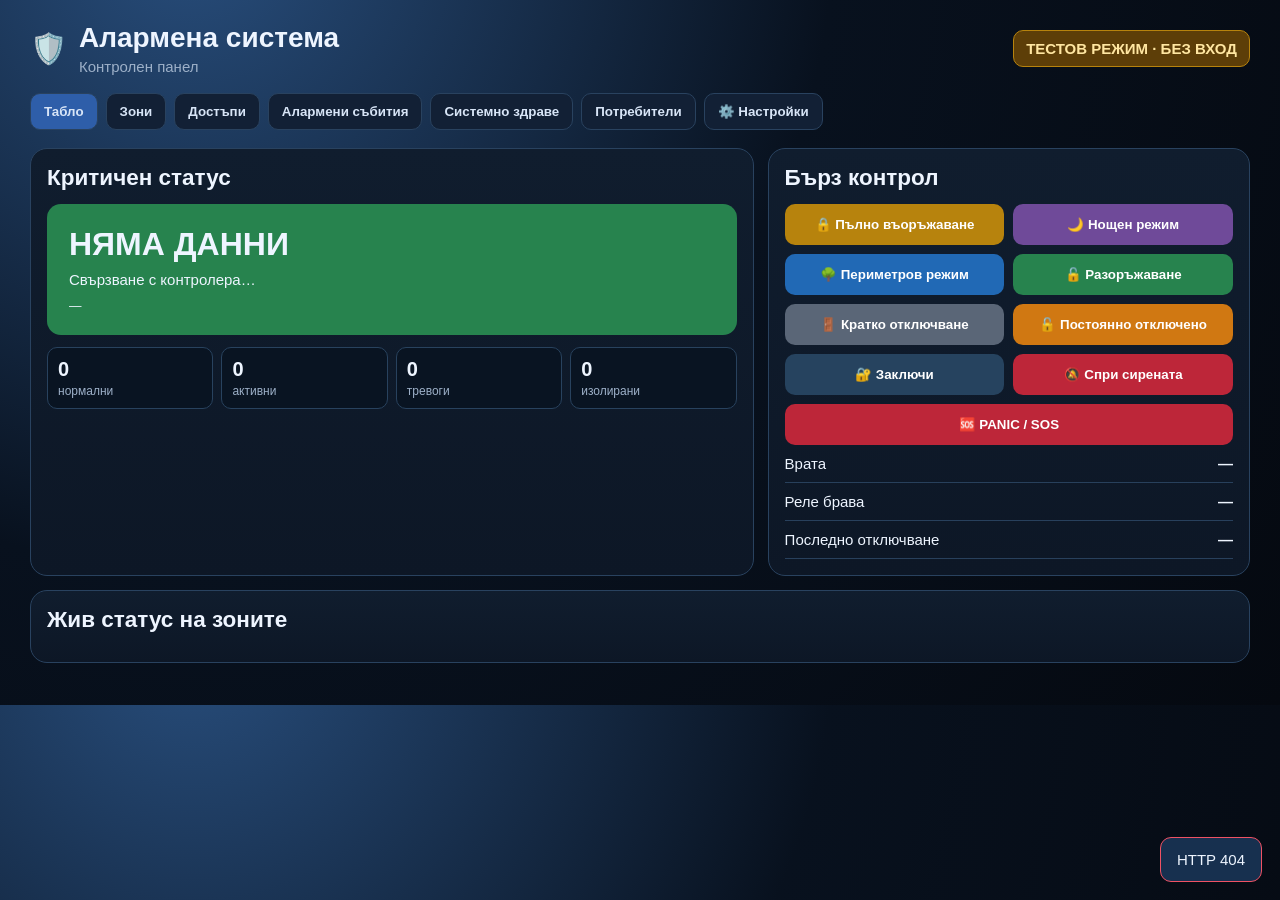
==== commit b2b3b67b: "Remove API token field from testing dashboard" ====
--- a/server/api/app/static/index.html
+++ b/server/api/app/static/index.html
@@ -1 +1 @@
-<!doctype html><html lang="bg"><head><meta charset="utf-8"><meta name="viewport" content="width=device-width,initial-scale=1"><title>Алармена система</title><style>:root{--bg:#08111e;--card:#101d2e;--line:#29425f;--txt:#eef5ff;--muted:#9db0c8}*{box-sizing:border-box}body{margin:0;background:radial-gradient(circle at 15% -10%,#284e7d,#08111e 48%,#050910);color:var(--txt);font:15px Arial}.app{width:min(1220px,calc(100% - 28px));margin:auto;padding:22px 0 42px}.head{display:flex;justify-content:space-between;align-items:center;gap:14px}.brand{display:flex;gap:12px;align-items:center}.brand h1{margin:0;font-size:28px}.brand p{margin:4px 0 0;color:var(--muted)}.login{display:flex;gap:8px}.login input{width:250px;background:#0b1626;color:#fff;border:1px solid #345a87;border-radius:9px;padding:10px}.nav{display:flex;gap:8px;overflow:auto;margin:18px 0}.nav button{white-space:nowrap;border:1px solid var(--line);background:#122035;color:#d8e5f7;border-radius:10px;padding:10px 13px;font-weight:bold;cursor:pointer}.nav .active{background:#2e5ea9}.page{display:none}.page.active{display:block}.grid{display:grid;grid-template-columns:1.2fr .8fr;gap:14px}.card{background:linear-gradient(180deg,var(--card),#0d1726);border:1px solid var(--line);border-radius:17px;padding:16px}.card h2{margin:0 0 13px}.hero{padding:22px;border-radius:14px;background:#27834e;transition:.2s}.hero b{font-size:32px}.hero p{margin:8px 0}.metrics{display:grid;grid-template-columns:repeat(4,1fr);gap:8px;margin-top:12px}.metric{background:#091422;border:1px solid #28425e;border-radius:10px;padding:10px}.metric b{display:block;font-size:20px}.metric span{color:var(--muted);font-size:12px}.buttons{display:grid;grid-template-columns:1fr 1fr;gap:9px}.btn{border:0;border-radius:10px;padding:13px;color:#fff;font-weight:bold;cursor:pointer}.btn:disabled{opacity:.45}.arm{background:#b7830d}.night{background:#6f4a99}.perimeter{background:#2169b5}.disarm{background:#27834e}.pulse{background:#5a6677}.unlock{background:#d07812}.lock{background:#26435f}.panic{background:#bd2639}.zones{display:grid;grid-template-columns:repeat(2,1fr);gap:10px}.zone{background:#19273a;border:1px solid #2d4562;border-radius:12px;padding:12px}.zone b{display:block}.zone small{color:var(--muted)}.status{float:right;border-radius:999px;padding:4px 7px;font-size:11px;font-weight:bold}.normal{background:#153d29;color:#8beeb2}.activez{background:#403113;color:#ffdd87}.alarm{background:#471923;color:#ffb4bd}.offline{background:#2c3747;color:#cfd9e8}.row{display:flex;justify-content:space-between;gap:12px;padding:10px 0;border-bottom:1px solid #28405c}.table{width:100%;border-collapse:collapse}.table th,.table td{text-align:left;padding:9px 6px;border-bottom:1px solid #28405c}.wide{grid-column:1/-1}.toast{position:fixed;right:18px;bottom:18px;padding:13px 16px;border-radius:11px;background:#17304f;border:1px solid #4b75a5;display:none}.toast.show{display:block}@media(max-width:820px){.grid{grid-template-columns:1fr}.zones{grid-template-columns:1fr}.metrics{grid-template-columns:repeat(2,1fr)}.head{align-items:flex-start;flex-direction:column}.wide{grid-column:auto}}</style></head><body><main class="app"><header class="head"><div class="brand"><div style="font-size:30px">🛡️</div><div><h1>Алармена система</h1><p>Контролен панел</p></div></div><div class="login"><input id="token" type="password" placeholder="API token"><button id="saveToken" class="btn perimeter">Вход</button></div></header><nav class="nav"><button class="active" data-page="dash">Табло</button><button data-page="zonesPage">Зони</button><button data-page="accessPage">Достъпи</button><button data-page="eventsPage">Алармени събития</button><button data-page="healthPage">Системно здраве</button><button data-page="usersPage">Потребители</button><button data-page="settingsPage">⚙️ Настройки</button></nav><section id="dash" class="page active"><div class="grid"><section class="card"><h2>Критичен статус</h2><div id="hero" class="hero"><b id="mode">НЯМА ДАННИ</b><p id="sub">Въведи API token</p><small id="updated">—</small></div><div class="metrics"><div class="metric"><b id="n0">0</b><span>нормални</span></div><div class="metric"><b id="n1">0</b><span>активни</span></div><div class="metric"><b id="n2">0</b><span>тревоги</span></div><div class="metric"><b id="n3">0</b><span>изолирани</span></div></div></section><section class="card"><h2>Бърз контрол</h2><div class="buttons"><button class="btn arm" data-c="arm_full">🔒 Пълно въоръжаване</button><button class="btn night" data-c="arm_night">🌙 Нощен режим</button><button class="btn perimeter" data-c="arm_perimeter">🌳 Периметров режим</button><button class="btn disarm" data-c="disarm">🔓 Разоръжаване</button><button class="btn pulse" data-c="open_door">🚪 Кратко отключване</button><button class="btn unlock" data-c="unlock_door">🔓 Постоянно отключено</button><button class="btn lock" data-c="lock_door">🔐 Заключи</button><button class="btn panic" data-c="silence_alarm">🔕 Спри сирената</button></div><button id="panic" class="btn panic" style="width:100%;margin-top:9px">🆘 PANIC / SOS</button><div class="row"><span>Врата</span><b id="door">—</b></div><div class="row"><span>Реле брава</span><b id="lockState">—</b></div><div class="row"><span>Последно отключване</span><b id="unlockTime">—</b></div></section><section class="card wide"><h2>Жив статус на зоните</h2><div id="zonesDash" class="zones"></div></section></div></section><section id="zonesPage" class="page"><section class="card"><h2>Всички зони</h2><div id="zonesFull" class="zones"></div></section></section><section id="accessPage" class="page"><section class="card"><h2>Регистър на достъпите</h2><p>Предстои свързване на NFC историята и правата.</p></section></section><section id="eventsPage" class="page"><section class="card"><h2>Алармени събития</h2><table class="table"><thead><tr><th>Час</th><th>Категория</th><th>Събитие</th><th>Ниво</th></tr></thead><tbody id="events"></tbody></table></section></section><section id="healthPage" class="page"><section class="card"><h2>Системно здраве</h2><div id="health"></div></section></section><section id="usersPage" class="page"><section class="card"><h2>Потребители и права</h2><p>Предстои управление на карти и роли.</p></section></section><section id="settingsPage" class="page"><section class="card"><h2>Настройки</h2><p>Предстои редакция на зони, режими и сирена.</p></section></section></main><div id="toast" class="toast"></div><script>const $=x=>document.getElementById(x),DEVICE='olimex_esp32_evb_01';let token=sessionStorage.getItem('alarmToken')||'',busy=false;$('token').value=token;function headers(){return {'X-API-Token':token,'Content-Type':'application/json'}}function toast(x,b=false){let t=$('toast');t.textContent=x;t.style.borderColor=b?'#ef5264':'#4b75a5';t.classList.add('show');setTimeout(()=>t.classList.remove('show'),2500)}$('saveToken').onclick=()=>{token=$('token').value.trim();sessionStorage.setItem('alarmToken',token);refresh(true)};document.querySelectorAll('[data-page]').forEach(b=>b.onclick=()=>{document.querySelectorAll('[data-page]').forEach(x=>x.classList.remove('active'));document.querySelectorAll('.page').forEach(x=>x.classList.remove('active'));b.classList.add('active');$(b.dataset.page).classList.add('active')});function fmt(ts){return ts?new Date(ts*1000).toLocaleString('bg-BG'):'—'}function modeName(m){return({DISARMED:'РАЗОРЪЖЕНА',EXIT_DELAY:'ИЗХОДНО ЗАКЪСНЕНИЕ',ENTRY_DELAY:'ВХОДНО ЗАКЪСНЕНИЕ',ARMED_FULL:'ПЪЛНО ВЪОРЪЖЕНА',ARMED_NIGHT:'НОЩЕН РЕЖИМ',ARMED_PERIMETER:'ПЕРИМЕТРОВ РЕЖИМ',ALARM:'ТРЕВОГА',PANIC:'PANIC / SOS'})[m]||m||'НЯМА ДАННИ'}function modeColor(m){return({DISARMED:'#27834e',ARMED_FULL:'#c18a0d',ARMED_NIGHT:'#6f4a99',ARMED_PERIMETER:'#2169b5',EXIT_DELAY:'#d07812',ENTRY_DELAY:'#d07812',ALARM:'#a91f35',PANIC:'#8b1026'})[m]||'#2258ad'}async function api(p,o={}){let r=await fetch(p,{cache:'no-store',...o,headers:{...headers(),...(o.headers||{})}});if(!r.ok)throw new Error('HTTP '+r.status);return r.json()}async function command(c){if(busy)return;busy=true;document.querySelectorAll('[data-c],#panic').forEach(b=>b.disabled=true);try{await api('/api/v1/devices/'+DEVICE+'/command',{method:'POST',body:JSON.stringify({command:c,payload:{}})});toast('Изпратено: '+c);setTimeout(()=>refresh(true),180)}catch(e){toast('Грешка: '+e.message,true)}finally{setTimeout(()=>{busy=false;document.querySelectorAll('[data-c],#panic').forEach(b=>b.disabled=false)},300)}}document.querySelectorAll('[data-c]').forEach(b=>b.onclick=()=>command(b.dataset.c));$('panic').onclick=()=>confirm('Активиране на PANIC?')&&command('panic');function zoneHtml(id,z){let s=z.bypassed?'offline':z.status||'offline',cls=s==='active'?'activez':s,txt={normal:'НОРМАЛНА',active:'АКТИВНА',alarm:'ТРЕВОГА',offline:'OFFLINE / ИЗОЛИРАНА'}[s]||s;return `<div class="zone"><span class="status ${cls}">${txt}</span><b>${z.name||id}</b><small>${z.type||'зона'} · ${z.enabled===false?'изключена':'активна'} · ${fmt(z.changed_at)}</small></div>`}async function refresh(force=false){if(!token)return;try{let [s,e]=await Promise.all([api('/api/v1/devices/'+DEVICE+'/status'),api('/api/v1/events?limit=50')]);let m=s.mode,z=s.zones||{},v=Object.values(z);$('mode').textContent=modeName(m);$('hero').style.background=modeColor(m);$('sub').textContent=s.lock_latched_unlocked?'Вратата е постоянно отключена':(s.armed_target_mode?'Целеви режим: '+modeName(s.armed_target_mode):'Контролерът е свързан');$('updated').textContent='Последна актуализация: '+fmt(s.server_received_at||s.updated_at);$('n0').textContent=v.filter(x=>x.status==='normal').length;$('n1').textContent=v.filter(x=>x.status==='active').length;$('n2').textContent=v.filter(x=>x.status==='alarm').length;$('n3').textContent=v.filter(x=>x.bypassed).length;let html=Object.entries(z).map(([id,x])=>zoneHtml(id,x)).join('')||'<p>Няма данни.</p>';$('zonesDash').innerHTML=html;$('zonesFull').innerHTML=html;$('door').textContent=s.door_status||'—';$('lockState').textContent=s.lock_status||'—';$('unlockTime').textContent=fmt(s.last_unlock_at);let h=s.health||{};$('health').innerHTML=[['Контролер','ONLINE'],['Wi‑Fi',h.wifi_connected?'ONLINE':'OFFLINE'],['Сървър',h.server_connected?'ONLINE':'OFFLINE'],['MQTT',h.mqtt_connected?'ONLINE':'OFFLINE'],['Firmware',h.firmware_version||'—']].map(x=>`<div class="row"><span>${x[0]}</span><b>${x[1]}</b></div>`).join('');$('events').innerHTML=(e.events||[]).map(x=>`<tr><td>${fmt(x.created_at)}</td><td>${x.category}</td><td>${x.code}</td><td>${x.level}</td></tr>`).join('')||'<tr><td colspan="4">Няма събития.</td></tr>'}catch(e){if(force)toast(e.message,true)}}refresh(true);setInterval(refresh,700)</script></body></html>+<!doctype html><html lang="bg"><head><meta charset="utf-8"><meta name="viewport" content="width=device-width,initial-scale=1"><title>Алармена система</title><style>:root{--bg:#08111e;--card:#101d2e;--line:#29425f;--txt:#eef5ff;--muted:#9db0c8}*{box-sizing:border-box}body{margin:0;background:radial-gradient(circle at 15% -10%,#284e7d,#08111e 48%,#050910);color:var(--txt);font:15px Arial}.app{width:min(1220px,calc(100% - 28px));margin:auto;padding:22px 0 42px}.head{display:flex;justify-content:space-between;align-items:center;gap:14px}.brand{display:flex;gap:12px;align-items:center}.brand h1{margin:0;font-size:28px}.brand p{margin:4px 0 0;color:var(--muted)}.test{background:#5d3e08;border:1px solid #b7830d;padding:9px 12px;border-radius:10px;color:#ffe6a1;font-weight:bold}.nav{display:flex;gap:8px;overflow:auto;margin:18px 0}.nav button{white-space:nowrap;border:1px solid var(--line);background:#122035;color:#d8e5f7;border-radius:10px;padding:10px 13px;font-weight:bold;cursor:pointer}.nav .active{background:#2e5ea9}.page{display:none}.page.active{display:block}.grid{display:grid;grid-template-columns:1.2fr .8fr;gap:14px}.card{background:linear-gradient(180deg,var(--card),#0d1726);border:1px solid var(--line);border-radius:17px;padding:16px}.card h2{margin:0 0 13px}.hero{padding:22px;border-radius:14px;background:#27834e;transition:.2s}.hero b{font-size:32px}.hero p{margin:8px 0}.metrics{display:grid;grid-template-columns:repeat(4,1fr);gap:8px;margin-top:12px}.metric{background:#091422;border:1px solid #28425e;border-radius:10px;padding:10px}.metric b{display:block;font-size:20px}.metric span{color:var(--muted);font-size:12px}.buttons{display:grid;grid-template-columns:1fr 1fr;gap:9px}.btn{border:0;border-radius:10px;padding:13px;color:#fff;font-weight:bold;cursor:pointer}.btn:disabled{opacity:.45}.arm{background:#b7830d}.night{background:#6f4a99}.perimeter{background:#2169b5}.disarm{background:#27834e}.pulse{background:#5a6677}.unlock{background:#d07812}.lock{background:#26435f}.panic{background:#bd2639}.zones{display:grid;grid-template-columns:repeat(2,1fr);gap:10px}.zone{background:#19273a;border:1px solid #2d4562;border-radius:12px;padding:12px}.zone b{display:block}.zone small{color:var(--muted)}.status{float:right;border-radius:999px;padding:4px 7px;font-size:11px;font-weight:bold}.normal{background:#153d29;color:#8beeb2}.activez{background:#403113;color:#ffdd87}.alarm{background:#471923;color:#ffb4bd}.offline{background:#2c3747;color:#cfd9e8}.row{display:flex;justify-content:space-between;gap:12px;padding:10px 0;border-bottom:1px solid #28405c}.table{width:100%;border-collapse:collapse}.table th,.table td{text-align:left;padding:9px 6px;border-bottom:1px solid #28405c}.wide{grid-column:1/-1}.toast{position:fixed;right:18px;bottom:18px;padding:13px 16px;border-radius:11px;background:#17304f;border:1px solid #4b75a5;display:none}.toast.show{display:block}@media(max-width:820px){.grid{grid-template-columns:1fr}.zones{grid-template-columns:1fr}.metrics{grid-template-columns:repeat(2,1fr)}.head{align-items:flex-start;flex-direction:column}.wide{grid-column:auto}}</style></head><body><main class="app"><header class="head"><div class="brand"><div style="font-size:30px">🛡️</div><div><h1>Алармена система</h1><p>Контролен панел</p></div></div><div class="test">ТЕСТОВ РЕЖИМ · БЕЗ ВХОД</div></header><nav class="nav"><button class="active" data-page="dash">Табло</button><button data-page="zonesPage">Зони</button><button data-page="accessPage">Достъпи</button><button data-page="eventsPage">Алармени събития</button><button data-page="healthPage">Системно здраве</button><button data-page="usersPage">Потребители</button><button data-page="settingsPage">⚙️ Настройки</button></nav><section id="dash" class="page active"><div class="grid"><section class="card"><h2>Критичен статус</h2><div id="hero" class="hero"><b id="mode">НЯМА ДАННИ</b><p id="sub">Свързване с контролера…</p><small id="updated">—</small></div><div class="metrics"><div class="metric"><b id="n0">0</b><span>нормални</span></div><div class="metric"><b id="n1">0</b><span>активни</span></div><div class="metric"><b id="n2">0</b><span>тревоги</span></div><div class="metric"><b id="n3">0</b><span>изолирани</span></div></div></section><section class="card"><h2>Бърз контрол</h2><div class="buttons"><button class="btn arm" data-c="arm_full">🔒 Пълно въоръжаване</button><button class="btn night" data-c="arm_night">🌙 Нощен режим</button><button class="btn perimeter" data-c="arm_perimeter">🌳 Периметров режим</button><button class="btn disarm" data-c="disarm">🔓 Разоръжаване</button><button class="btn pulse" data-c="open_door">🚪 Кратко отключване</button><button class="btn unlock" data-c="unlock_door">🔓 Постоянно отключено</button><button class="btn lock" data-c="lock_door">🔐 Заключи</button><button class="btn panic" data-c="silence_alarm">🔕 Спри сирената</button></div><button id="panic" class="btn panic" style="width:100%;margin-top:9px">🆘 PANIC / SOS</button><div class="row"><span>Врата</span><b id="door">—</b></div><div class="row"><span>Реле брава</span><b id="lockState">—</b></div><div class="row"><span>Последно отключване</span><b id="unlockTime">—</b></div></section><section class="card wide"><h2>Жив статус на зоните</h2><div id="zonesDash" class="zones"></div></section></div></section><section id="zonesPage" class="page"><section class="card"><h2>Всички зони</h2><div id="zonesFull" class="zones"></div></section></section><section id="accessPage" class="page"><section class="card"><h2>Регистър на достъпите</h2><p>Предстои свързване на NFC историята и правата.</p></section></section><section id="eventsPage" class="page"><section class="card"><h2>Алармени събития</h2><table class="table"><thead><tr><th>Час</th><th>Категория</th><th>Събитие</th><th>Ниво</th></tr></thead><tbody id="events"></tbody></table></section></section><section id="healthPage" class="page"><section class="card"><h2>Системно здраве</h2><div id="health"></div></section></section><section id="usersPage" class="page"><section class="card"><h2>Потребители и права</h2><p>Предстои управление на карти и роли.</p></section></section><section id="settingsPage" class="page"><section class="card"><h2>Настройки</h2><p>Предстои редакция на зони, режими и сирена.</p></section></section></main><div id="toast" class="toast"></div><script>const $=x=>document.getElementById(x),DEVICE='olimex_esp32_evb_01';let busy=false;function toast(x,b=false){let t=$('toast');t.textContent=x;t.style.borderColor=b?'#ef5264':'#4b75a5';t.classList.add('show');setTimeout(()=>t.classList.remove('show'),2500)}document.querySelectorAll('[data-page]').forEach(b=>b.onclick=()=>{document.querySelectorAll('[data-page]').forEach(x=>x.classList.remove('active'));document.querySelectorAll('.page').forEach(x=>x.classList.remove('active'));b.classList.add('active');$(b.dataset.page).classList.add('active')});function fmt(ts){return ts?new Date(ts*1000).toLocaleString('bg-BG'):'—'}function modeName(m){return({DISARMED:'РАЗОРЪЖЕНА',EXIT_DELAY:'ИЗХОДНО ЗАКЪСНЕНИЕ',ENTRY_DELAY:'ВХОДНО ЗАКЪСНЕНИЕ',ARMED_FULL:'ПЪЛНО ВЪОРЪЖЕНА',ARMED_NIGHT:'НОЩЕН РЕЖИМ',ARMED_PERIMETER:'ПЕРИМЕТРОВ РЕЖИМ',ALARM:'ТРЕВОГА',PANIC:'PANIC / SOS'})[m]||m||'НЯМА ДАННИ'}function modeColor(m){return({DISARMED:'#27834e',ARMED_FULL:'#c18a0d',ARMED_NIGHT:'#6f4a99',ARMED_PERIMETER:'#2169b5',EXIT_DELAY:'#d07812',ENTRY_DELAY:'#d07812',ALARM:'#a91f35',PANIC:'#8b1026'})[m]||'#2258ad'}async function api(p,o={}){let r=await fetch(p,{cache:'no-store',...o,headers:{'Content-Type':'application/json',...(o.headers||{})}});if(!r.ok)throw new Error('HTTP '+r.status);return r.json()}async function command(c){if(busy)return;busy=true;document.querySelectorAll('[data-c],#panic').forEach(b=>b.disabled=true);try{await api('/api/v1/devices/'+DEVICE+'/command',{method:'POST',body:JSON.stringify({command:c,payload:{}})});toast('Изпратено: '+c);setTimeout(()=>refresh(true),180)}catch(e){toast('Грешка: '+e.message,true)}finally{setTimeout(()=>{busy=false;document.querySelectorAll('[data-c],#panic').forEach(b=>b.disabled=false)},300)}}document.querySelectorAll('[data-c]').forEach(b=>b.onclick=()=>command(b.dataset.c));$('panic').onclick=()=>confirm('Активиране на PANIC?')&&command('panic');function zoneHtml(id,z){let s=z.bypassed?'offline':z.status||'offline',cls=s==='active'?'activez':s,txt={normal:'НОРМАЛНА',active:'АКТИВНА',alarm:'ТРЕВОГА',offline:'OFFLINE / ИЗОЛИРАНА'}[s]||s;return `<div class="zone"><span class="status ${cls}">${txt}</span><b>${z.name||id}</b><small>${z.type||'зона'} · ${z.enabled===false?'изключена':'активна'} · ${fmt(z.changed_at)}</small></div>`}async function refresh(force=false){try{let [s,e]=await Promise.all([api('/api/v1/devices/'+DEVICE+'/status'),api('/api/v1/events?limit=50')]);let m=s.mode,z=s.zones||{},v=Object.values(z);$('mode').textContent=modeName(m);$('hero').style.background=modeColor(m);$('sub').textContent=s.lock_latched_unlocked?'Вратата е постоянно отключена':(s.armed_target_mode?'Целеви режим: '+modeName(s.armed_target_mode):'Контролерът е свързан');$('updated').textContent='Последна актуализация: '+fmt(s.server_received_at||s.updated_at);$('n0').textContent=v.filter(x=>x.status==='normal').length;$('n1').textContent=v.filter(x=>x.status==='active').length;$('n2').textContent=v.filter(x=>x.status==='alarm').length;$('n3').textContent=v.filter(x=>x.bypassed).length;let html=Object.entries(z).map(([id,x])=>zoneHtml(id,x)).join('')||'<p>Няма данни.</p>';$('zonesDash').innerHTML=html;$('zonesFull').innerHTML=html;$('door').textContent=s.door_status||'—';$('lockState').textContent=s.lock_status||'—';$('unlockTime').textContent=fmt(s.last_unlock_at);let h=s.health||{};$('health').innerHTML=[['Контролер','ONLINE'],['Wi‑Fi',h.wifi_connected?'ONLINE':'OFFLINE'],['Сървър',h.server_connected?'ONLINE':'OFFLINE'],['MQTT',h.mqtt_connected?'ONLINE':'OFFLINE'],['Firmware',h.firmware_version||'—']].map(x=>`<div class="row"><span>${x[0]}</span><b>${x[1]}</b></div>`).join('');$('events').innerHTML=(e.events||[]).map(x=>`<tr><td>${fmt(x.created_at)}</td><td>${x.category}</td><td>${x.code}</td><td>${x.level}</td></tr>`).join('')||'<tr><td colspan="4">Няма събития.</td></tr>'}catch(e){if(force)toast(e.message,true)}}refresh(true);setInterval(refresh,700)</script></body></html>
